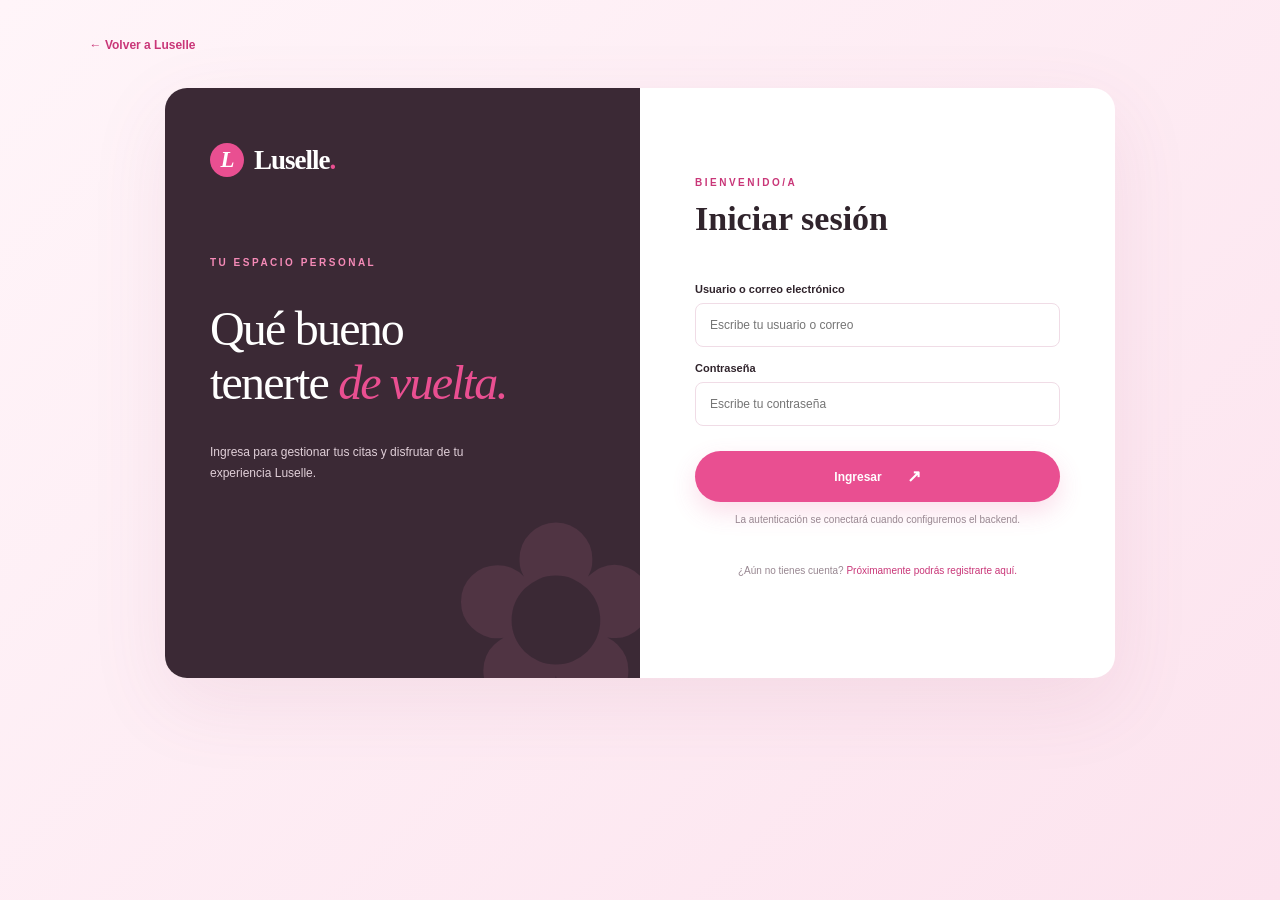
==== cliente.html @ 05142a90 "Implementa primera version funcional de Luselle" ====
<!DOCTYPE html><html lang="es"><head><meta charset="UTF-8"><meta name="viewport" content="width=device-width, initial-scale=1.0"><title>Mi espacio | Luselle</title><link rel="stylesheet" href="css/styles.css"></head><body class="dashboard-page"><header class="dash-header"><a class="brand" href="index.html"><span class="brand-mark">L</span><span>Luselle<span class="brand-dot">.</span></span></a><div><span id="welcomeUser">Hola</span> <button class="button button-small button-outline" id="logoutBtn">Cerrar sesión</button></div></header><main class="dashboard"><div class="dash-title"><div><span class="eyebrow">LUSELLE · CLIENT</span><h1>Mi espacio</h1><p>Solicita tus servicios y consulta tus tickets.</p></div><a class="text-link" href="index.html">Ver página pública ↗</a></div>
    <div id="notice" class="notice" role="status"></div>
    <section id="clientCreate" class="panel" hidden><h2>Solicitar una cita</h2><form id="ticketForm" class="form-grid"><label>Servicio<select name="service_id" id="serviceSelect" required><option value="">Cargando servicios...</option></select></label><label>Fecha deseada<input name="requested_date" type="date" required></label><label>Hora deseada<input name="requested_time" type="time" required></label><label class="full">Cuéntanos algún detalle (opcional)<textarea name="notes" rows="3" maxlength="1000" placeholder="Ej. Tengo el cabello largo..."></textarea></label><div class="full"><button class="button button-primary" type="submit">Enviar solicitud ↗</button></div></form></section>
    <section id="staffCreate" class="panel" hidden><h2>Crear usuario del equipo</h2><form id="staffForm" class="form-grid"><label>Nombre completo<input name="name" required></label><label>Correo<input name="email" type="email" required></label><label>Usuario<input name="username" required minlength="3"></label><label>Teléfono<input name="phone"></label><label>Contraseña temporal<input name="password" type="password" minlength="8" required></label><label>Rol<select name="role"><option value="employee">Empleado</option><option value="manager">Gerente</option></select></label><div class="full"><button class="button button-primary">Crear usuario</button></div></form></section>
    <section id="serviceCreate" class="panel" hidden><h2>Agregar servicio</h2><form id="serviceForm" class="form-grid"><label>Nombre<input name="name" required></label><label>Precio en COP (opcional)<input name="price" type="number" min="0"></label><label class="full">Descripción<textarea name="description" rows="2"></textarea></label><div class="full"><button class="button button-primary">Agregar servicio</button></div></form></section>
    <section class="panel"><div class="panel-heading"><h2 id="ticketsHeading">Mis tickets</h2><button class="button button-small button-outline" id="refreshBtn">Actualizar</button></div><div id="ticketsList" class="ticket-list">Cargando...</div></section>
    <section id="usersPanel" class="panel" hidden><h2>Equipo de Luselle</h2><div id="usersList">Cargando...</div></section>
    <section id="servicesPanel" class="panel" hidden><h2>Servicios publicados</h2><div id="servicesList">Cargando...</div></section>
    </main><script src="js/config.js"></script><script src="js/api.js"></script><script src="js/dashboard.js"></script></body></html>
---- css/styles.css ----
:root{--pink:#e94f91;--pink-dark:#c93678;--rose:#fff0f6;--ink:#30242c;--muted:#786b74;--cream:#fffafc;--lilac:#f0e9ff;--peach:#fff0e8;--line:#f0dce6}*{box-sizing:border-box}html{scroll-behavior:smooth}body{margin:0;background:var(--cream);color:var(--ink);font-family:"DM Sans",sans-serif}a{color:inherit;text-decoration:none}.site-header{height:82px;padding:0 7.5%;display:flex;align-items:center;justify-content:space-between;background:#fff;position:sticky;top:0;z-index:10;border-bottom:1px solid #f8eaf0}.brand{display:flex;align-items:center;gap:10px;font-family:"Playfair Display",serif;font-size:27px;font-weight:700;letter-spacing:-1px}.brand-mark{width:34px;height:34px;border-radius:50%;display:grid;place-items:center;background:var(--pink);color:white;font-style:italic;font-size:23px}.brand-dot{color:var(--pink)}.nav{display:flex;align-items:center;gap:34px;font-size:13px;font-weight:600}.nav>a:not(.nav-login){color:#655761}.nav>a:hover,.text-link:hover{color:var(--pink)}.nav-login{padding:12px 21px;border:1px solid var(--pink);border-radius:30px;color:var(--pink)}.menu-toggle{display:none;border:0;background:none;font-size:25px;color:var(--ink)}.hero{min-height:630px;padding:85px 9% 90px;display:grid;grid-template-columns:1fr 1fr;align-items:center;position:relative;overflow:hidden;background:linear-gradient(115deg,#fff9fc 0%,#fff1f7 100%)}.hero-content{max-width:550px;z-index:1}.eyebrow{font-size:10px;letter-spacing:2.5px;font-weight:700;color:var(--pink-dark)}.eyebrow-line{display:inline-block;width:25px;height:1px;background:var(--pink);vertical-align:middle;margin-right:9px}.hero h1,.section h2,.about-copy h2,.contact-section h2,.login-brand h1{font-family:"Playfair Display",serif;font-weight:500;letter-spacing:-1.8px}.hero h1{font-size:clamp(48px,6vw,76px);line-height:1.06;margin:22px 0}.hero h1 em,.about-copy h2 em,.login-brand h1 em{color:var(--pink);font-weight:500}.hero-content>p,.about-copy>p,.contact-details>p{color:var(--muted);font-size:14px;line-height:1.9;max-width:450px}.hero-actions{display:flex;align-items:center;gap:27px;margin-top:30px}.button{display:inline-flex;align-items:center;justify-content:center;gap:25px;padding:15px 23px;border-radius:30px;font-size:12px;font-weight:700;border:0;cursor:pointer}.button-primary{background:var(--pink);color:#fff;box-shadow:0 10px 25px #e94f9130}.button-primary:hover{background:var(--pink-dark);transform:translateY(-2px)}.button span,.text-link span{font-size:17px}.text-link{font-size:12px;font-weight:700}.hero-note{display:flex;align-items:center;gap:13px;margin-top:58px;font-size:11px;color:var(--muted);line-height:1.7}.note-star{font-size:28px;color:var(--pink)}.hero-note strong{color:var(--ink)}.hero-art{height:440px;position:relative;display:grid;place-items:center}.art-blob{width:350px;height:390px;background:#f5c5d9;border-radius:48% 52% 43% 57%/42% 39% 61% 58%;transform:rotate(-8deg);position:absolute}.art-image-placeholder{width:285px;height:355px;border-radius:48% 48% 15px 15px;background:linear-gradient(145deg,#d979a3,#f4c2d6 55%,#f8dce8);position:relative;z-index:1;display:flex;flex-direction:column;align-items:center;justify-content:center;color:#fff;border:8px solid #fff;box-shadow:0 25px 55px #9d4b7020}.art-image-placeholder span{font-family:"Playfair Display";font-size:100px;opacity:.7}.art-image-placeholder small{font-size:8px;letter-spacing:3px}.art-circle{position:absolute;border:1px solid #e98db4;border-radius:50%;z-index:2}.circle-one{width:420px;height:420px}.circle-two{width:465px;height:465px;border-style:dashed;opacity:.55}.art-label{position:absolute;top:26px;right:1%;font-size:9px;line-height:1.7;letter-spacing:3px;color:var(--pink-dark);z-index:3}.art-card{position:absolute;bottom:40px;left:0;background:#fff;padding:14px 19px;display:flex;align-items:center;gap:12px;border-radius:12px;box-shadow:0 10px 35px #71334e18;z-index:3}.art-card>span{color:var(--pink);font-size:24px}.art-card strong,.art-card small{display:block;font-size:11px}.art-card small{color:var(--muted);margin-top:3px}.scroll-cue{position:absolute;bottom:25px;left:9%;font-size:8px;letter-spacing:2px;color:#a58d99}.scroll-cue span{color:var(--pink);margin-left:8px}.section{padding:105px 9%}.section-heading{display:flex;justify-content:space-between;align-items:end;margin-bottom:42px}.section h2,.contact-section h2{font-size:43px;line-height:1.15;margin:15px 0 0}.section-heading>p{max-width:330px;color:var(--muted);font-size:13px;line-height:1.8}.service-grid{display:grid;grid-template-columns:repeat(3,1fr);gap:20px}.service-card{min-height:280px;padding:28px;border-radius:15px;position:relative;overflow:hidden}.service-pink{background:#ffe6f0}.service-lilac{background:#f0eaff}.service-peach{background:#fff0e8}.service-number{font-size:10px;letter-spacing:2px;color:#a77d91}.service-icon{font-size:35px;color:var(--pink);margin:25px 0 12px}.service-card h3{font-family:"Playfair Display";font-size:24px;font-weight:600;margin:0 0 10px}.service-card p{font-size:12px;line-height:1.8;color:var(--muted);max-width:240px}.service-card>a{display:inline-block;margin-top:17px;font-size:11px;font-weight:700;color:var(--pink-dark)}.service-card>a span{font-size:16px;margin-left:8px}.service-footnote{font-size:10px;color:#9a8992;margin-top:18px}.about-section{min-height:440px;background:#3b2935;color:#fff;padding:80px 13%;position:relative;overflow:hidden;display:flex;align-items:center}.about-copy{max-width:540px;position:relative;z-index:1}.about-copy .eyebrow{color:#f58ab7}.about-copy h2{font-size:48px;line-height:1.12;margin:18px 0}.about-copy h2 em{color:#f58ab7}.about-copy>p{color:#e0cfd8;max-width:470px}.button-light{background:#fff;color:#a83e70;margin-top:17px}.about-decoration{position:absolute;right:12%;top:-130px;font-family:"Playfair Display";font-size:580px;color:#ffffff08}.about-stamp{position:absolute;right:18%;width:155px;height:155px;border:1px solid #f58ab7;border-radius:50%;display:flex;align-items:center;justify-content:center;flex-direction:column;color:#f58ab7;transform:rotate(12deg)}.about-stamp span{font-family:"Playfair Display";font-size:55px}.about-stamp small{font-size:8px;letter-spacing:3px;text-align:center}.contact-section{display:grid;grid-template-columns:1fr 1fr;gap:60px}.contact-details>p{margin-top:0}.contact-line{padding:15px 0;border-bottom:1px solid var(--line);display:flex;justify-content:space-between;gap:20px;font-size:11px}.contact-line span{color:var(--pink-dark);letter-spacing:1.5px;font-size:9px;font-weight:700}.contact-line strong{font-weight:600}.contact-details .button{margin-top:25px}.footer{padding:27px 7.5%;display:flex;align-items:center;justify-content:space-between;background:#fff;border-top:1px solid var(--line);font-size:10px;color:var(--muted)}.brand-footer{font-size:20px;color:var(--ink)}.brand-footer .brand-mark{width:27px;height:27px;font-size:18px}.login-page{min-height:100vh;background:linear-gradient(135deg,#fff5f9,#fce3ee);padding:35px 7%}.back-home{font-size:12px;color:var(--pink-dark);font-weight:700}.login-shell{max-width:950px;min-height:590px;margin:35px auto;background:white;border-radius:22px;overflow:hidden;display:grid;grid-template-columns:1fr 1fr;box-shadow:0 25px 80px #9d4b7018}.login-brand{background:#3b2935;color:white;padding:55px 45px;position:relative;overflow:hidden}.login-brand .brand{color:white;margin-bottom:75px}.login-brand .eyebrow{color:#f58ab7}.login-brand h1{font-size:48px;line-height:1.12}.login-brand>p{font-size:12px;line-height:1.8;color:#e0cfd8;max-width:300px}.login-decoration{position:absolute;right:-25px;bottom:-90px;font-size:260px;color:#f58ab71c}.login-form{padding:70px 55px;display:flex;flex-direction:column;justify-content:center}.login-form h2{font-family:"Playfair Display";font-size:34px;margin:12px 0 30px}.login-form label{font-size:11px;font-weight:700;margin:15px 0 8px}.login-form input{padding:14px;border:1px solid var(--line);border-radius:8px;font:inherit;font-size:12px;outline:none}.login-form input:focus{border-color:var(--pink)}.login-submit{margin-top:25px;width:100%}.form-note,.login-help{font-size:10px;line-height:1.6;color:#988791;text-align:center}.login-help{margin-top:25px}.login-help span{color:var(--pink-dark)}@media(max-width:800px){.site-header{height:70px;padding:0 6%}.menu-toggle{display:block}.nav{display:none;position:absolute;top:70px;left:0;right:0;background:white;padding:22px 6%;flex-direction:column;align-items:stretch;gap:20px;box-shadow:0 15px 25px #0000000c}.nav.open{display:flex}.nav-login{text-align:center}.hero{grid-template-columns:1fr;padding:65px 7% 90px}.hero-art{height:390px;margin-top:30px}.section{padding:75px 7%}.section-heading{display:block}.section-heading>p{margin-top:20px}.service-grid{grid-template-columns:1fr}.service-card{min-height:240px}.about-section{padding:70px 8%}.about-stamp{right:7%;opacity:.35}.contact-section{grid-template-columns:1fr;gap:25px}.footer{padding:25px 6%;gap:15px;flex-wrap:wrap}.login-shell{grid-template-columns:1fr}.login-brand{padding:35px}.login-brand .brand{margin-bottom:35px}.login-brand h1{font-size:39px}.login-form{padding:45px 30px}}@media(max-width:430px){.hero h1{font-size:49px}.hero-art{transform:scale(.85);margin:-5px -25px}.hero-actions{gap:15px;flex-wrap:wrap}.section h2,.contact-section h2{font-size:36px}.footer{justify-content:center;text-align:center}.login-page{padding:20px 5%}.login-brand{padding:28px}.login-form{padding:35px 25px}}
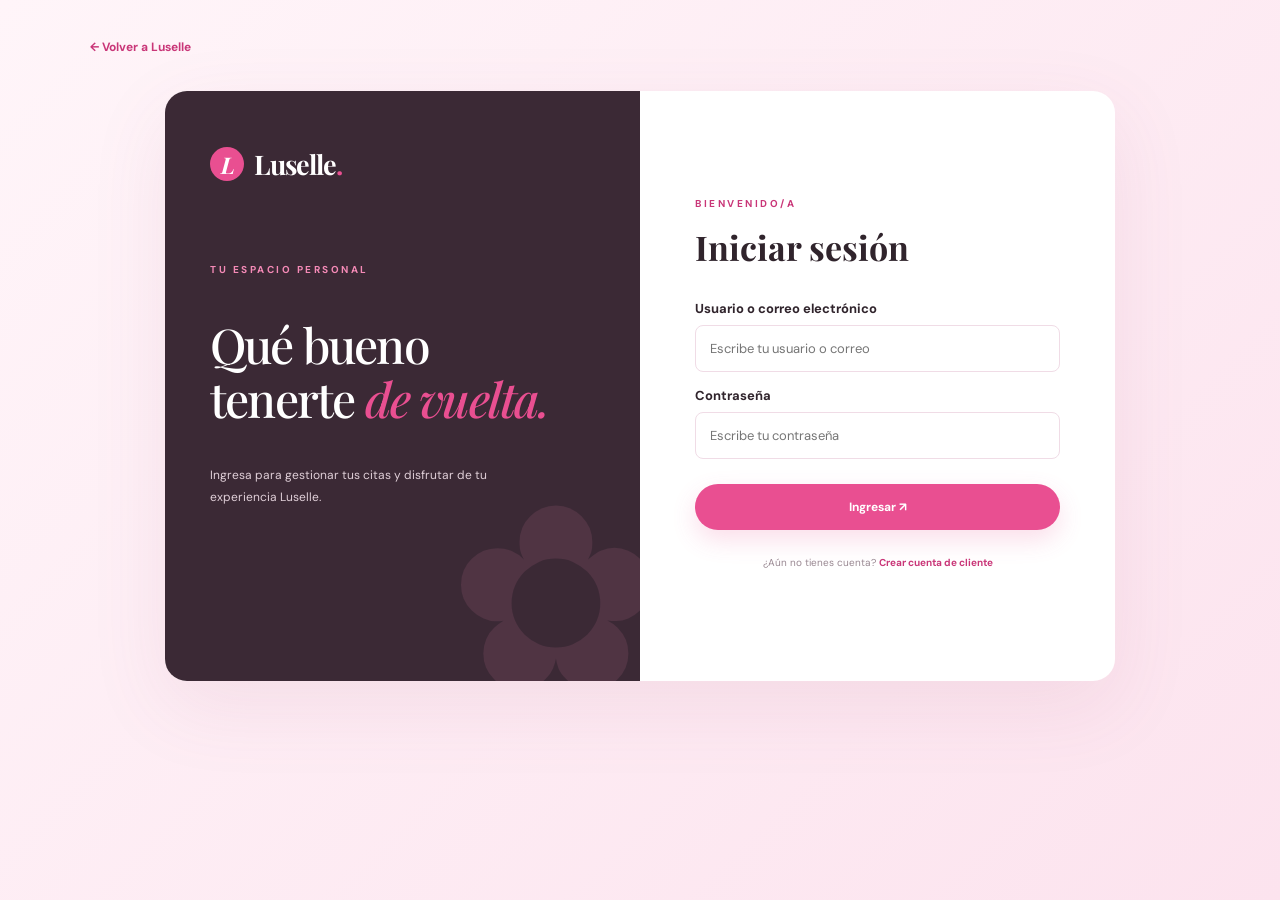
==== commit 3206fe56: "Actualizacion de archivo styles" ====
--- a/cliente.html
+++ b/cliente.html
@@ -1,9 +1,347 @@
-<!DOCTYPE html><html lang="es"><head><meta charset="UTF-8"><meta name="viewport" content="width=device-width, initial-scale=1.0"><title>Mi espacio | Luselle</title><link rel="stylesheet" href="css/styles.css"></head><body class="dashboard-page"><header class="dash-header"><a class="brand" href="index.html"><span class="brand-mark">L</span><span>Luselle<span class="brand-dot">.</span></span></a><div><span id="welcomeUser">Hola</span> <button class="button button-small button-outline" id="logoutBtn">Cerrar sesión</button></div></header><main class="dashboard"><div class="dash-title"><div><span class="eyebrow">LUSELLE · CLIENT</span><h1>Mi espacio</h1><p>Solicita tus servicios y consulta tus tickets.</p></div><a class="text-link" href="index.html">Ver página pública ↗</a></div>
-    <div id="notice" class="notice" role="status"></div>
-    <section id="clientCreate" class="panel" hidden><h2>Solicitar una cita</h2><form id="ticketForm" class="form-grid"><label>Servicio<select name="service_id" id="serviceSelect" required><option value="">Cargando servicios...</option></select></label><label>Fecha deseada<input name="requested_date" type="date" required></label><label>Hora deseada<input name="requested_time" type="time" required></label><label class="full">Cuéntanos algún detalle (opcional)<textarea name="notes" rows="3" maxlength="1000" placeholder="Ej. Tengo el cabello largo..."></textarea></label><div class="full"><button class="button button-primary" type="submit">Enviar solicitud ↗</button></div></form></section>
-    <section id="staffCreate" class="panel" hidden><h2>Crear usuario del equipo</h2><form id="staffForm" class="form-grid"><label>Nombre completo<input name="name" required></label><label>Correo<input name="email" type="email" required></label><label>Usuario<input name="username" required minlength="3"></label><label>Teléfono<input name="phone"></label><label>Contraseña temporal<input name="password" type="password" minlength="8" required></label><label>Rol<select name="role"><option value="employee">Empleado</option><option value="manager">Gerente</option></select></label><div class="full"><button class="button button-primary">Crear usuario</button></div></form></section>
-    <section id="serviceCreate" class="panel" hidden><h2>Agregar servicio</h2><form id="serviceForm" class="form-grid"><label>Nombre<input name="name" required></label><label>Precio en COP (opcional)<input name="price" type="number" min="0"></label><label class="full">Descripción<textarea name="description" rows="2"></textarea></label><div class="full"><button class="button button-primary">Agregar servicio</button></div></form></section>
-    <section class="panel"><div class="panel-heading"><h2 id="ticketsHeading">Mis tickets</h2><button class="button button-small button-outline" id="refreshBtn">Actualizar</button></div><div id="ticketsList" class="ticket-list">Cargando...</div></section>
-    <section id="usersPanel" class="panel" hidden><h2>Equipo de Luselle</h2><div id="usersList">Cargando...</div></section>
-    <section id="servicesPanel" class="panel" hidden><h2>Servicios publicados</h2><div id="servicesList">Cargando...</div></section>
-    </main><script src="js/config.js"></script><script src="js/api.js"></script><script src="js/dashboard.js"></script></body></html>+
+<!DOCTYPE html>
+<html lang="es">
+
+<head>
+    <meta charset="UTF-8">
+    <meta name="viewport" content="width=device-width, initial-scale=1.0">
+
+    <meta name="description" content="Espacio personal de clientes de Luselle.">
+
+    <title>Mi espacio | Luselle</title>
+
+    <!-- Fuentes -->
+    <link rel="preconnect" href="https://fonts.googleapis.com">
+    <link rel="preconnect" href="https://fonts.gstatic.com" crossorigin>
+
+    <link
+        href="https://fonts.googleapis.com/css2?family=DM+Sans:wght@400;500;600;700&family=Playfair+Display:wght@500;600;700&display=swap"
+        rel="stylesheet">
+
+    <!-- Estilos -->
+    <link rel="stylesheet" href="css/styles.css">
+</head>
+
+<body class="dashboard-page">
+
+    <!-- ENCABEZADO -->
+    <header class="dash-header">
+
+        <a class="brand" href="index.html">
+            <span class="brand-mark">L</span>
+            <span>Luselle<span class="brand-dot">.</span></span>
+        </a>
+
+        <div>
+            <span id="welcomeUser">Hola</span>
+
+            <button
+                class="button button-small button-outline"
+                id="logoutBtn"
+                type="button">
+                Cerrar sesión
+            </button>
+        </div>
+
+    </header>
+
+    <!-- CONTENIDO PRINCIPAL -->
+    <main class="dashboard">
+
+        <!-- TÍTULO -->
+        <div class="dash-title">
+
+            <div>
+                <span class="eyebrow">
+                    LUSELLE · CLIENT
+                </span>
+
+                <h1>Mi espacio</h1>
+
+                <p>
+                    Solicita tus servicios y consulta tus tickets.
+                </p>
+            </div>
+
+            <a class="text-link" href="index.html">
+                Ver página pública ↗
+            </a>
+
+        </div>
+
+        <!-- MENSAJES DEL SISTEMA -->
+        <div
+            id="notice"
+            class="notice"
+            role="status">
+        </div>
+
+        <!-- SOLICITAR UNA CITA -->
+        <section
+            id="clientCreate"
+            class="panel"
+            hidden>
+
+            <h2>Solicitar una cita</h2>
+
+            <form id="ticketForm" class="form-grid">
+
+                <label>
+                    Servicio
+
+                    <select
+                        name="service_id"
+                        id="serviceSelect"
+                        required>
+
+                        <option value="">
+                            Cargando servicios...
+                        </option>
+
+                    </select>
+                </label>
+
+                <label>
+                    Fecha deseada
+
+                    <input
+                        name="requested_date"
+                        type="date"
+                        required>
+                </label>
+
+                <label>
+                    Hora deseada
+
+                    <input
+                        name="requested_time"
+                        type="time"
+                        required>
+                </label>
+
+                <label class="full">
+                    Cuéntanos algún detalle (opcional)
+
+                    <textarea
+                        name="notes"
+                        rows="3"
+                        maxlength="1000"
+                        placeholder="Ej. Tengo el cabello largo y quiero realizarme un tratamiento...">
+                    </textarea>
+                </label>
+
+                <div class="full">
+
+                    <button
+                        class="button button-primary"
+                        type="submit">
+                        Enviar solicitud ↗
+                    </button>
+
+                </div>
+
+            </form>
+
+        </section>
+
+        <!-- CREAR USUARIO DEL EQUIPO -->
+        <section
+            id="staffCreate"
+            class="panel"
+            hidden>
+
+            <h2>Crear usuario del equipo</h2>
+
+            <form id="staffForm" class="form-grid">
+
+                <label>
+                    Nombre completo
+
+                    <input
+                        name="name"
+                        type="text"
+                        required>
+                </label>
+
+                <label>
+                    Correo electrónico
+
+                    <input
+                        name="email"
+                        type="email"
+                        required>
+                </label>
+
+                <label>
+                    Nombre de usuario
+
+                    <input
+                        name="username"
+                        type="text"
+                        required
+                        minlength="3">
+                </label>
+
+                <label>
+                    Teléfono
+
+                    <input
+                        name="phone"
+                        type="tel">
+                </label>
+
+                <label>
+                    Contraseña temporal
+
+                    <input
+                        name="password"
+                        type="password"
+                        minlength="8"
+                        required>
+                </label>
+
+                <label>
+                    Rol
+
+                    <select name="role">
+                        <option value="employee">
+                            Empleado
+                        </option>
+
+                        <option value="manager">
+                            Gerente
+                        </option>
+                    </select>
+                </label>
+
+                <div class="full">
+
+                    <button
+                        class="button button-primary"
+                        type="submit">
+                        Crear usuario ↗
+                    </button>
+
+                </div>
+
+            </form>
+
+        </section>
+
+        <!-- AGREGAR SERVICIOS -->
+        <section
+            id="serviceCreate"
+            class="panel"
+            hidden>
+
+            <h2>Agregar servicio</h2>
+
+            <form id="serviceForm" class="form-grid">
+
+                <label>
+                    Nombre del servicio
+
+                    <input
+                        name="name"
+                        type="text"
+                        required>
+                </label>
+
+                <label>
+                    Precio en COP (opcional)
+
+                    <input
+                        name="price"
+                        type="number"
+                        min="0">
+                </label>
+
+                <label class="full">
+                    Descripción
+
+                    <textarea
+                        name="description"
+                        rows="3"
+                        placeholder="Describe el servicio...">
+                    </textarea>
+                </label>
+
+                <div class="full">
+
+                    <button
+                        class="button button-primary"
+                        type="submit">
+                        Agregar servicio ↗
+                    </button>
+
+                </div>
+
+            </form>
+
+        </section>
+
+        <!-- MIS TICKETS -->
+        <section class="panel">
+
+            <div class="panel-heading">
+
+                <h2 id="ticketsHeading">
+                    Mis tickets
+                </h2>
+
+                <button
+                    class="button button-small button-outline"
+                    id="refreshBtn"
+                    type="button">
+                    Actualizar
+                </button>
+
+            </div>
+
+            <div
+                id="ticketsList"
+                class="ticket-list">
+
+                Cargando tickets...
+
+            </div>
+
+        </section>
+
+        <!-- EQUIPO DE LUSELLE -->
+        <section
+            id="usersPanel"
+            class="panel"
+            hidden>
+
+            <h2>Equipo de Luselle</h2>
+
+            <div id="usersList">
+                Cargando usuarios...
+            </div>
+
+        </section>
+
+        <!-- SERVICIOS PUBLICADOS -->
+        <section
+            id="servicesPanel"
+            class="panel"
+            hidden>
+
+            <h2>Servicios publicados</h2>
+
+            <div id="servicesList">
+                Cargando servicios...
+            </div>
+
+        </section>
+
+    </main>
+
+    <!-- JAVASCRIPT -->
+    <script src="js/config.js"></script>
+    <script src="js/api.js"></script>
+    <script src="js/dashboard.js"></script>
+
+</body>
+</html>
--- a/css/styles.css
+++ b/css/styles.css
@@ -1 +1,1321 @@
-:root{--pink:#e94f91;--pink-dark:#c93678;--rose:#fff0f6;--ink:#30242c;--muted:#786b74;--cream:#fffafc;--lilac:#f0e9ff;--peach:#fff0e8;--line:#f0dce6}*{box-sizing:border-box}html{scroll-behavior:smooth}body{margin:0;background:var(--cream);color:var(--ink);font-family:"DM Sans",sans-serif}a{color:inherit;text-decoration:none}.site-header{height:82px;padding:0 7.5%;display:flex;align-items:center;justify-content:space-between;background:#fff;position:sticky;top:0;z-index:10;border-bottom:1px solid #f8eaf0}.brand{display:flex;align-items:center;gap:10px;font-family:"Playfair Display",serif;font-size:27px;font-weight:700;letter-spacing:-1px}.brand-mark{width:34px;height:34px;border-radius:50%;display:grid;place-items:center;background:var(--pink);color:white;font-style:italic;font-size:23px}.brand-dot{color:var(--pink)}.nav{display:flex;align-items:center;gap:34px;font-size:13px;font-weight:600}.nav>a:not(.nav-login){color:#655761}.nav>a:hover,.text-link:hover{color:var(--pink)}.nav-login{padding:12px 21px;border:1px solid var(--pink);border-radius:30px;color:var(--pink)}.menu-toggle{display:none;border:0;background:none;font-size:25px;color:var(--ink)}.hero{min-height:630px;padding:85px 9% 90px;display:grid;grid-template-columns:1fr 1fr;align-items:center;position:relative;overflow:hidden;background:linear-gradient(115deg,#fff9fc 0%,#fff1f7 100%)}.hero-content{max-width:550px;z-index:1}.eyebrow{font-size:10px;letter-spacing:2.5px;font-weight:700;color:var(--pink-dark)}.eyebrow-line{display:inline-block;width:25px;height:1px;background:var(--pink);vertical-align:middle;margin-right:9px}.hero h1,.section h2,.about-copy h2,.contact-section h2,.login-brand h1{font-family:"Playfair Display",serif;font-weight:500;letter-spacing:-1.8px}.hero h1{font-size:clamp(48px,6vw,76px);line-height:1.06;margin:22px 0}.hero h1 em,.about-copy h2 em,.login-brand h1 em{color:var(--pink);font-weight:500}.hero-content>p,.about-copy>p,.contact-details>p{color:var(--muted);font-size:14px;line-height:1.9;max-width:450px}.hero-actions{display:flex;align-items:center;gap:27px;margin-top:30px}.button{display:inline-flex;align-items:center;justify-content:center;gap:25px;padding:15px 23px;border-radius:30px;font-size:12px;font-weight:700;border:0;cursor:pointer}.button-primary{background:var(--pink);color:#fff;box-shadow:0 10px 25px #e94f9130}.button-primary:hover{background:var(--pink-dark);transform:translateY(-2px)}.button span,.text-link span{font-size:17px}.text-link{font-size:12px;font-weight:700}.hero-note{display:flex;align-items:center;gap:13px;margin-top:58px;font-size:11px;color:var(--muted);line-height:1.7}.note-star{font-size:28px;color:var(--pink)}.hero-note strong{color:var(--ink)}.hero-art{height:440px;position:relative;display:grid;place-items:center}.art-blob{width:350px;height:390px;background:#f5c5d9;border-radius:48% 52% 43% 57%/42% 39% 61% 58%;transform:rotate(-8deg);position:absolute}.art-image-placeholder{width:285px;height:355px;border-radius:48% 48% 15px 15px;background:linear-gradient(145deg,#d979a3,#f4c2d6 55%,#f8dce8);position:relative;z-index:1;display:flex;flex-direction:column;align-items:center;justify-content:center;color:#fff;border:8px solid #fff;box-shadow:0 25px 55px #9d4b7020}.art-image-placeholder span{font-family:"Playfair Display";font-size:100px;opacity:.7}.art-image-placeholder small{font-size:8px;letter-spacing:3px}.art-circle{position:absolute;border:1px solid #e98db4;border-radius:50%;z-index:2}.circle-one{width:420px;height:420px}.circle-two{width:465px;height:465px;border-style:dashed;opacity:.55}.art-label{position:absolute;top:26px;right:1%;font-size:9px;line-height:1.7;letter-spacing:3px;color:var(--pink-dark);z-index:3}.art-card{position:absolute;bottom:40px;left:0;background:#fff;padding:14px 19px;display:flex;align-items:center;gap:12px;border-radius:12px;box-shadow:0 10px 35px #71334e18;z-index:3}.art-card>span{color:var(--pink);font-size:24px}.art-card strong,.art-card small{display:block;font-size:11px}.art-card small{color:var(--muted);margin-top:3px}.scroll-cue{position:absolute;bottom:25px;left:9%;font-size:8px;letter-spacing:2px;color:#a58d99}.scroll-cue span{color:var(--pink);margin-left:8px}.section{padding:105px 9%}.section-heading{display:flex;justify-content:space-between;align-items:end;margin-bottom:42px}.section h2,.contact-section h2{font-size:43px;line-height:1.15;margin:15px 0 0}.section-heading>p{max-width:330px;color:var(--muted);font-size:13px;line-height:1.8}.service-grid{display:grid;grid-template-columns:repeat(3,1fr);gap:20px}.service-card{min-height:280px;padding:28px;border-radius:15px;position:relative;overflow:hidden}.service-pink{background:#ffe6f0}.service-lilac{background:#f0eaff}.service-peach{background:#fff0e8}.service-number{font-size:10px;letter-spacing:2px;color:#a77d91}.service-icon{font-size:35px;color:var(--pink);margin:25px 0 12px}.service-card h3{font-family:"Playfair Display";font-size:24px;font-weight:600;margin:0 0 10px}.service-card p{font-size:12px;line-height:1.8;color:var(--muted);max-width:240px}.service-card>a{display:inline-block;margin-top:17px;font-size:11px;font-weight:700;color:var(--pink-dark)}.service-card>a span{font-size:16px;margin-left:8px}.service-footnote{font-size:10px;color:#9a8992;margin-top:18px}.about-section{min-height:440px;background:#3b2935;color:#fff;padding:80px 13%;position:relative;overflow:hidden;display:flex;align-items:center}.about-copy{max-width:540px;position:relative;z-index:1}.about-copy .eyebrow{color:#f58ab7}.about-copy h2{font-size:48px;line-height:1.12;margin:18px 0}.about-copy h2 em{color:#f58ab7}.about-copy>p{color:#e0cfd8;max-width:470px}.button-light{background:#fff;color:#a83e70;margin-top:17px}.about-decoration{position:absolute;right:12%;top:-130px;font-family:"Playfair Display";font-size:580px;color:#ffffff08}.about-stamp{position:absolute;right:18%;width:155px;height:155px;border:1px solid #f58ab7;border-radius:50%;display:flex;align-items:center;justify-content:center;flex-direction:column;color:#f58ab7;transform:rotate(12deg)}.about-stamp span{font-family:"Playfair Display";font-size:55px}.about-stamp small{font-size:8px;letter-spacing:3px;text-align:center}.contact-section{display:grid;grid-template-columns:1fr 1fr;gap:60px}.contact-details>p{margin-top:0}.contact-line{padding:15px 0;border-bottom:1px solid var(--line);display:flex;justify-content:space-between;gap:20px;font-size:11px}.contact-line span{color:var(--pink-dark);letter-spacing:1.5px;font-size:9px;font-weight:700}.contact-line strong{font-weight:600}.contact-details .button{margin-top:25px}.footer{padding:27px 7.5%;display:flex;align-items:center;justify-content:space-between;background:#fff;border-top:1px solid var(--line);font-size:10px;color:var(--muted)}.brand-footer{font-size:20px;color:var(--ink)}.brand-footer .brand-mark{width:27px;height:27px;font-size:18px}.login-page{min-height:100vh;background:linear-gradient(135deg,#fff5f9,#fce3ee);padding:35px 7%}.back-home{font-size:12px;color:var(--pink-dark);font-weight:700}.login-shell{max-width:950px;min-height:590px;margin:35px auto;background:white;border-radius:22px;overflow:hidden;display:grid;grid-template-columns:1fr 1fr;box-shadow:0 25px 80px #9d4b7018}.login-brand{background:#3b2935;color:white;padding:55px 45px;position:relative;overflow:hidden}.login-brand .brand{color:white;margin-bottom:75px}.login-brand .eyebrow{color:#f58ab7}.login-brand h1{font-size:48px;line-height:1.12}.login-brand>p{font-size:12px;line-height:1.8;color:#e0cfd8;max-width:300px}.login-decoration{position:absolute;right:-25px;bottom:-90px;font-size:260px;color:#f58ab71c}.login-form{padding:70px 55px;display:flex;flex-direction:column;justify-content:center}.login-form h2{font-family:"Playfair Display";font-size:34px;margin:12px 0 30px}.login-form label{font-size:11px;font-weight:700;margin:15px 0 8px}.login-form input{padding:14px;border:1px solid var(--line);border-radius:8px;font:inherit;font-size:12px;outline:none}.login-form input:focus{border-color:var(--pink)}.login-submit{margin-top:25px;width:100%}.form-note,.login-help{font-size:10px;line-height:1.6;color:#988791;text-align:center}.login-help{margin-top:25px}.login-help span{color:var(--pink-dark)}@media(max-width:800px){.site-header{height:70px;padding:0 6%}.menu-toggle{display:block}.nav{display:none;position:absolute;top:70px;left:0;right:0;background:white;padding:22px 6%;flex-direction:column;align-items:stretch;gap:20px;box-shadow:0 15px 25px #0000000c}.nav.open{display:flex}.nav-login{text-align:center}.hero{grid-template-columns:1fr;padding:65px 7% 90px}.hero-art{height:390px;margin-top:30px}.section{padding:75px 7%}.section-heading{display:block}.section-heading>p{margin-top:20px}.service-grid{grid-template-columns:1fr}.service-card{min-height:240px}.about-section{padding:70px 8%}.about-stamp{right:7%;opacity:.35}.contact-section{grid-template-columns:1fr;gap:25px}.footer{padding:25px 6%;gap:15px;flex-wrap:wrap}.login-shell{grid-template-columns:1fr}.login-brand{padding:35px}.login-brand .brand{margin-bottom:35px}.login-brand h1{font-size:39px}.login-form{padding:45px 30px}}@media(max-width:430px){.hero h1{font-size:49px}.hero-art{transform:scale(.85);margin:-5px -25px}.hero-actions{gap:15px;flex-wrap:wrap}.section h2,.contact-section h2{font-size:36px}.footer{justify-content:center;text-align:center}.login-page{padding:20px 5%}.login-brand{padding:28px}.login-form{padding:35px 25px}}
+
+/* =========================================
+   LUSELLE - ESTILOS GENERALES
+========================================= */
+
+:root {
+    --pink: #e94f91;
+    --pink-dark: #c93678;
+    --rose: #fff0f6;
+    --ink: #30242c;
+    --muted: #786b74;
+    --cream: #fffafc;
+    --lilac: #f0e9ff;
+    --peach: #fff0e8;
+    --line: #f0dce6;
+}
+
+* {
+    box-sizing: border-box;
+}
+
+html {
+    scroll-behavior: smooth;
+}
+
+body {
+    margin: 0;
+    background: var(--cream);
+    color: var(--ink);
+    font-family: "DM Sans", sans-serif;
+}
+
+a {
+    color: inherit;
+    text-decoration: none;
+}
+
+button,
+input,
+select,
+textarea {
+    font-family: inherit;
+}
+
+/* =========================================
+   ENCABEZADO Y NAVEGACIÓN
+========================================= */
+
+.site-header {
+    height: 82px;
+    padding: 0 7.5%;
+    display: flex;
+    align-items: center;
+    justify-content: space-between;
+    background: #fff;
+    position: sticky;
+    top: 0;
+    z-index: 10;
+    border-bottom: 1px solid #f8eaf0;
+}
+
+.brand {
+    display: flex;
+    align-items: center;
+    gap: 10px;
+    font-family: "Playfair Display", serif;
+    font-size: 27px;
+    font-weight: 700;
+    letter-spacing: -1px;
+}
+
+.brand-mark {
+    width: 34px;
+    height: 34px;
+    border-radius: 50%;
+    display: grid;
+    place-items: center;
+    background: var(--pink);
+    color: white;
+    font-style: italic;
+    font-size: 23px;
+}
+
+.brand-dot {
+    color: var(--pink);
+}
+
+.nav {
+    display: flex;
+    align-items: center;
+    gap: 34px;
+    font-size: 13px;
+    font-weight: 600;
+}
+
+.nav > a:not(.nav-login) {
+    color: #655761;
+}
+
+.nav > a:hover,
+.text-link:hover {
+    color: var(--pink);
+}
+
+.nav-login {
+    padding: 12px 21px;
+    border: 1px solid var(--pink);
+    border-radius: 30px;
+    color: var(--pink);
+}
+
+.menu-toggle {
+    display: none;
+    border: 0;
+    background: none;
+    font-size: 25px;
+    color: var(--ink);
+    cursor: pointer;
+}
+
+/* =========================================
+   PÁGINA PRINCIPAL - HERO
+========================================= */
+
+.hero {
+    min-height: 630px;
+    padding: 85px 9% 90px;
+    display: grid;
+    grid-template-columns: 1fr 1fr;
+    align-items: center;
+    position: relative;
+    overflow: hidden;
+    background: linear-gradient(115deg, #fff9fc 0%, #fff1f7 100%);
+}
+
+.hero-content {
+    max-width: 550px;
+    z-index: 1;
+}
+
+.eyebrow {
+    font-size: 10px;
+    letter-spacing: 2.5px;
+    font-weight: 700;
+    color: var(--pink-dark);
+}
+
+.eyebrow-line {
+    display: inline-block;
+    width: 25px;
+    height: 1px;
+    background: var(--pink);
+    vertical-align: middle;
+    margin-right: 9px;
+}
+
+.hero h1,
+.section h2,
+.about-copy h2,
+.contact-section h2,
+.login-brand h1 {
+    font-family: "Playfair Display", serif;
+    font-weight: 500;
+    letter-spacing: -1.8px;
+}
+
+.hero h1 {
+    font-size: clamp(48px, 6vw, 76px);
+    line-height: 1.06;
+    margin: 22px 0;
+}
+
+.hero h1 em,
+.about-copy h2 em,
+.login-brand h1 em {
+    color: var(--pink);
+    font-weight: 500;
+}
+
+.hero-content > p,
+.about-copy > p,
+.contact-details > p {
+    color: var(--muted);
+    font-size: 14px;
+    line-height: 1.9;
+    max-width: 450px;
+}
+
+.hero-actions {
+    display: flex;
+    align-items: center;
+    gap: 27px;
+    margin-top: 30px;
+}
+
+/* =========================================
+   BOTONES
+========================================= */
+
+.button {
+    display: inline-flex;
+    align-items: center;
+    justify-content: center;
+    gap: 25px;
+    padding: 15px 23px;
+    border-radius: 30px;
+    font-size: 12px;
+    font-weight: 700;
+    border: 0;
+    cursor: pointer;
+    transition: 0.2s ease;
+}
+
+.button-primary {
+    background: var(--pink);
+    color: #fff;
+    box-shadow: 0 10px 25px #e94f9130;
+}
+
+.button-primary:hover {
+    background: var(--pink-dark);
+    transform: translateY(-2px);
+}
+
+.button span,
+.text-link span {
+    font-size: 17px;
+}
+
+.text-link {
+    font-size: 12px;
+    font-weight: 700;
+}
+
+.button-light {
+    background: #fff;
+    color: #a83e70;
+    margin-top: 17px;
+}
+
+.hero-note {
+    display: flex;
+    align-items: center;
+    gap: 13px;
+    margin-top: 58px;
+    font-size: 11px;
+    color: var(--muted);
+    line-height: 1.7;
+}
+
+.note-star {
+    font-size: 28px;
+    color: var(--pink);
+}
+
+.hero-note strong {
+    color: var(--ink);
+}
+
+/* =========================================
+   DECORACIÓN DEL HERO
+========================================= */
+
+.hero-art {
+    height: 440px;
+    position: relative;
+    display: grid;
+    place-items: center;
+}
+
+.art-blob {
+    width: 350px;
+    height: 390px;
+    background: #f5c5d9;
+    border-radius: 48% 52% 43% 57% / 42% 39% 61% 58%;
+    transform: rotate(-8deg);
+    position: absolute;
+}
+
+.art-image-placeholder {
+    width: 285px;
+    height: 355px;
+    border-radius: 48% 48% 15px 15px;
+    background: linear-gradient(145deg, #d979a3, #f4c2d6 55%, #f8dce8);
+    position: relative;
+    z-index: 1;
+    display: flex;
+    flex-direction: column;
+    align-items: center;
+    justify-content: center;
+    color: #fff;
+    border: 8px solid #fff;
+    box-shadow: 0 25px 55px #9d4b7020;
+}
+
+.art-image-placeholder span {
+    font-family: "Playfair Display";
+    font-size: 100px;
+    opacity: 0.7;
+}
+
+.art-image-placeholder small {
+    font-size: 8px;
+    letter-spacing: 3px;
+}
+
+.art-circle {
+    position: absolute;
+    border: 1px solid #e98db4;
+    border-radius: 50%;
+    z-index: 2;
+}
+
+.circle-one {
+    width: 420px;
+    height: 420px;
+}
+
+.circle-two {
+    width: 465px;
+    height: 465px;
+    border-style: dashed;
+    opacity: 0.55;
+}
+
+.art-label {
+    position: absolute;
+    top: 26px;
+    right: 1%;
+    font-size: 9px;
+    line-height: 1.7;
+    letter-spacing: 3px;
+    color: var(--pink-dark);
+    z-index: 3;
+}
+
+.art-card {
+    position: absolute;
+    bottom: 40px;
+    left: 0;
+    background: #fff;
+    padding: 14px 19px;
+    display: flex;
+    align-items: center;
+    gap: 12px;
+    border-radius: 12px;
+    box-shadow: 0 10px 35px #71334e18;
+    z-index: 3;
+}
+
+.art-card > span {
+    color: var(--pink);
+    font-size: 24px;
+}
+
+.art-card strong,
+.art-card small {
+    display: block;
+    font-size: 11px;
+}
+
+.art-card small {
+    color: var(--muted);
+    margin-top: 3px;
+}
+
+.scroll-cue {
+    position: absolute;
+    bottom: 25px;
+    left: 9%;
+    font-size: 8px;
+    letter-spacing: 2px;
+    color: #a58d99;
+}
+
+.scroll-cue span {
+    color: var(--pink);
+    margin-left: 8px;
+}
+
+/* =========================================
+   SECCIONES GENERALES
+========================================= */
+
+.section {
+    padding: 105px 9%;
+}
+
+.section-heading {
+    display: flex;
+    justify-content: space-between;
+    align-items: end;
+    margin-bottom: 42px;
+}
+
+.section h2,
+.contact-section h2 {
+    font-size: 43px;
+    line-height: 1.15;
+    margin: 15px 0 0;
+}
+
+.section-heading > p {
+    max-width: 330px;
+    color: var(--muted);
+    font-size: 13px;
+    line-height: 1.8;
+}
+
+/* =========================================
+   TARJETAS DE SERVICIOS
+========================================= */
+
+.service-grid {
+    display: grid;
+    grid-template-columns: repeat(3, 1fr);
+    gap: 20px;
+}
+
+.service-card {
+    min-height: 280px;
+    padding: 28px;
+    border-radius: 15px;
+    position: relative;
+    overflow: hidden;
+}
+
+.service-pink {
+    background: #ffe6f0;
+}
+
+.service-lilac {
+    background: #f0eaff;
+}
+
+.service-peach {
+    background: #fff0e8;
+}
+
+.service-number {
+    font-size: 10px;
+    letter-spacing: 2px;
+    color: #a77d91;
+}
+
+.service-icon {
+    font-size: 35px;
+    color: var(--pink);
+    margin: 25px 0 12px;
+}
+
+.service-card h3 {
+    font-family: "Playfair Display";
+    font-size: 24px;
+    font-weight: 600;
+    margin: 0 0 10px;
+}
+
+.service-card p {
+    font-size: 12px;
+    line-height: 1.8;
+    color: var(--muted);
+    max-width: 240px;
+}
+
+.service-card > a {
+    display: inline-block;
+    margin-top: 17px;
+    font-size: 11px;
+    font-weight: 700;
+    color: var(--pink-dark);
+}
+
+.service-card > a span {
+    font-size: 16px;
+    margin-left: 8px;
+}
+
+.service-footnote {
+    font-size: 10px;
+    color: #9a8992;
+    margin-top: 18px;
+}
+
+.service-loading {
+    color: var(--muted);
+    font-size: 13px;
+}
+
+.service-price {
+    font-weight: 700;
+    color: var(--pink-dark);
+}
+
+/* =========================================
+   SECCIÓN NOSOTROS
+========================================= */
+
+.about-section {
+    min-height: 440px;
+    background: #3b2935;
+    color: #fff;
+    padding: 80px 13%;
+    position: relative;
+    overflow: hidden;
+    display: flex;
+    align-items: center;
+}
+
+.about-copy {
+    max-width: 540px;
+    position: relative;
+    z-index: 1;
+}
+
+.about-copy .eyebrow {
+    color: #f58ab7;
+}
+
+.about-copy h2 {
+    font-size: 48px;
+    line-height: 1.12;
+    margin: 18px 0;
+}
+
+.about-copy h2 em {
+    color: #f58ab7;
+}
+
+.about-copy > p {
+    color: #e0cfd8;
+    max-width: 470px;
+}
+
+.about-decoration {
+    position: absolute;
+    right: 12%;
+    top: -130px;
+    font-family: "Playfair Display";
+    font-size: 580px;
+    color: #ffffff08;
+}
+
+.about-stamp {
+    position: absolute;
+    right: 18%;
+    width: 155px;
+    height: 155px;
+    border: 1px solid #f58ab7;
+    border-radius: 50%;
+    display: flex;
+    align-items: center;
+    justify-content: center;
+    flex-direction: column;
+    color: #f58ab7;
+    transform: rotate(12deg);
+}
+
+.about-stamp span {
+    font-family: "Playfair Display";
+    font-size: 55px;
+}
+
+.about-stamp small {
+    font-size: 8px;
+    letter-spacing: 3px;
+    text-align: center;
+}
+
+/* =========================================
+   CONTACTO Y PIE DE PÁGINA
+========================================= */
+
+.contact-section {
+    display: grid;
+    grid-template-columns: 1fr 1fr;
+    gap: 60px;
+}
+
+.contact-details > p {
+    margin-top: 0;
+}
+
+.contact-line {
+    padding: 15px 0;
+    border-bottom: 1px solid var(--line);
+    display: flex;
+    justify-content: space-between;
+    gap: 20px;
+    font-size: 11px;
+}
+
+.contact-line span {
+    color: var(--pink-dark);
+    letter-spacing: 1.5px;
+    font-size: 9px;
+    font-weight: 700;
+}
+
+.contact-line strong {
+    font-weight: 600;
+}
+
+.contact-details .button {
+    margin-top: 25px;
+}
+
+.footer {
+    padding: 27px 7.5%;
+    display: flex;
+    align-items: center;
+    justify-content: space-between;
+    background: #fff;
+    border-top: 1px solid var(--line);
+    font-size: 10px;
+    color: var(--muted);
+}
+
+.brand-footer {
+    font-size: 20px;
+    color: var(--ink);
+}
+
+.brand-footer .brand-mark {
+    width: 27px;
+    height: 27px;
+    font-size: 18px;
+}
+
+/* =========================================
+   LOGIN Y REGISTRO
+========================================= */
+
+.login-page {
+    min-height: 100vh;
+    background: linear-gradient(135deg, #fff5f9, #fce3ee);
+    padding: 35px 7%;
+}
+
+.back-home {
+    font-size: 12px;
+    color: var(--pink-dark);
+    font-weight: 700;
+}
+
+.login-shell {
+    max-width: 950px;
+    min-height: 590px;
+    margin: 35px auto;
+    background: white;
+    border-radius: 22px;
+    overflow: hidden;
+    display: grid;
+    grid-template-columns: 1fr 1fr;
+    box-shadow: 0 25px 80px #9d4b7018;
+}
+
+.login-brand {
+    background: #3b2935;
+    color: white;
+    padding: 55px 45px;
+    position: relative;
+    overflow: hidden;
+}
+
+.login-brand .brand {
+    color: white;
+    margin-bottom: 75px;
+}
+
+.login-brand .eyebrow {
+    color: #f58ab7;
+}
+
+.login-brand h1 {
+    font-size: 48px;
+    line-height: 1.12;
+}
+
+.login-brand > p {
+    font-size: 12px;
+    line-height: 1.8;
+    color: #e0cfd8;
+    max-width: 300px;
+}
+
+.login-decoration {
+    position: absolute;
+    right: -25px;
+    bottom: -90px;
+    font-size: 260px;
+    color: #f58ab71c;
+}
+
+/* Formulario del login */
+
+.login-form {
+    width: 100%;
+    min-width: 0;
+    padding: 70px 55px;
+    display: flex;
+    flex-direction: column;
+    justify-content: center;
+}
+
+.login-form h2 {
+    font-family: "Playfair Display";
+    font-size: 34px;
+    margin: 12px 0 30px;
+}
+
+.login-form label {
+    display: block;
+    width: 100%;
+    font-size: 13px;
+    font-weight: 700;
+    margin: 15px 0 8px;
+}
+
+.login-form input {
+    display: block;
+    width: 100%;
+    min-width: 0;
+    padding: 14px;
+    border: 1px solid var(--line);
+    border-radius: 8px;
+    font: 13px "DM Sans", sans-serif;
+    color: var(--ink);
+    background: #fff;
+    outline: none;
+}
+
+.login-form input:focus {
+    border-color: var(--pink);
+    box-shadow: 0 0 0 3px #e94f9115;
+}
+
+.login-submit {
+    margin-top: 25px;
+    width: 100%;
+}
+
+.form-note,
+.login-help {
+    font-size: 10px;
+    line-height: 1.6;
+    color: #988791;
+    text-align: center;
+}
+
+.login-help {
+    margin-top: 25px;
+}
+
+.login-help span,
+.login-help a {
+    color: var(--pink-dark);
+    font-weight: 700;
+}
+
+.form-note {
+    margin-top: 12px;
+}
+
+/* =========================================
+   DASHBOARDS
+========================================= */
+
+.dashboard-page {
+    background: #fff8fb;
+    min-height: 100vh;
+}
+
+.dash-header {
+    min-height: 76px;
+    background: #fff;
+    border-bottom: 1px solid var(--line);
+    padding: 0 7%;
+    display: flex;
+    align-items: center;
+    justify-content: space-between;
+    gap: 15px;
+}
+
+.dash-header > div {
+    display: flex;
+    align-items: center;
+    gap: 16px;
+    font-size: 12px;
+}
+
+.button-small {
+    padding: 9px 14px;
+    font-size: 10px;
+    gap: 8px;
+}
+
+.button-outline {
+    background: white;
+    border: 1px solid var(--pink);
+    color: var(--pink-dark);
+}
+
+.dashboard {
+    width: 100%;
+    max-width: 1150px;
+    margin: 0 auto;
+    padding: 45px 24px 80px;
+}
+
+.dash-title {
+    display: flex;
+    justify-content: space-between;
+    align-items: end;
+    gap: 15px;
+    margin-bottom: 28px;
+}
+
+.dash-title h1 {
+    font: 500 40px "Playfair Display", serif;
+    margin: 10px 0;
+}
+
+.dash-title p {
+    color: var(--muted);
+    font-size: 13px;
+}
+
+/* =========================================
+   PANELES
+========================================= */
+
+.panel {
+    width: 100%;
+    min-width: 0;
+    background: #fff;
+    border: 1px solid var(--line);
+    border-radius: 15px;
+    padding: 25px;
+    margin: 20px 0;
+    box-shadow: 0 8px 30px #78344d08;
+}
+
+.panel h2 {
+    font: 600 24px "Playfair Display", serif;
+    margin: 0 0 20px;
+}
+
+.panel-heading {
+    display: flex;
+    align-items: center;
+    justify-content: space-between;
+    gap: 15px;
+}
+
+.panel-heading h2 {
+    margin: 0;
+}
+
+/* =========================================
+   FORMULARIOS DE LOS DASHBOARDS
+========================================= */
+
+.form-grid {
+    width: 100%;
+    display: grid;
+    grid-template-columns: repeat(2, minmax(0, 1fr));
+    gap: 18px;
+}
+
+.form-grid label {
+    min-width: 0;
+    display: flex;
+    flex-direction: column;
+    gap: 8px;
+    font-size: 12px;
+    font-weight: 700;
+    color: #594650;
+}
+
+.form-grid input,
+.form-grid select,
+.form-grid textarea {
+    display: block;
+    width: 100%;
+    min-width: 0;
+    min-height: 44px;
+    border: 1px solid var(--line);
+    border-radius: 8px;
+    padding: 12px;
+    font: 13px "DM Sans", sans-serif;
+    color: var(--ink);
+    background: #fff;
+    outline: none;
+    transition: 0.2s ease;
+}
+
+.form-grid textarea {
+    min-height: 100px;
+    resize: vertical;
+}
+
+.form-grid input:focus,
+.form-grid select:focus,
+.form-grid textarea:focus {
+    border-color: var(--pink);
+    box-shadow: 0 0 0 3px #e94f9115;
+}
+
+.form-grid .full {
+    grid-column: 1 / -1;
+}
+
+.form-grid button {
+    justify-self: start;
+}
+
+/* =========================================
+   LISTA DE CITAS Y TICKETS
+========================================= */
+
+.ticket-list {
+    display: grid;
+    gap: 12px;
+    margin-top: 18px;
+}
+
+.ticket-card {
+    min-width: 0;
+    border: 1px solid var(--line);
+    border-radius: 11px;
+    padding: 17px;
+    background: #fff;
+}
+
+.ticket-top {
+    display: flex;
+    align-items: center;
+    justify-content: space-between;
+    gap: 12px;
+}
+
+.ticket-top strong {
+    font-size: 13px;
+}
+
+.ticket-card p {
+    font-size: 11px;
+    color: var(--muted);
+    line-height: 1.6;
+    margin: 9px 0;
+}
+
+.ticket-notes {
+    background: #fff7fa;
+    padding: 10px;
+    border-radius: 7px;
+}
+
+/* Estados de las citas */
+
+.status {
+    border-radius: 20px;
+    padding: 6px 10px;
+    font-size: 9px;
+    font-weight: 700;
+    background: #fff0d8;
+    color: #95621a;
+    white-space: nowrap;
+}
+
+.status-approved,
+.status-completed {
+    background: #e8f7ed;
+    color: #247243;
+}
+
+.status-rejected,
+.status-cancelled {
+    background: #ffebeb;
+    color: #a63d3d;
+}
+
+.status-assigned,
+.status-in_progress {
+    background: #eee9ff;
+    color: #6846a5;
+}
+
+/* Acciones de las citas */
+
+.ticket-actions {
+    display: flex;
+    align-items: center;
+    gap: 8px;
+    flex-wrap: wrap;
+    margin-top: 12px;
+}
+
+.mini-btn {
+    border: 0;
+    border-radius: 20px;
+    background: #fce5ef;
+    color: #a72e68;
+    padding: 8px 12px;
+    font-size: 10px;
+    font-weight: 700;
+    cursor: pointer;
+}
+
+.mini-btn:hover {
+    background: #f8d2e2;
+}
+
+.mini-btn.danger {
+    background: #fff0f0;
+    color: #b33e3e;
+}
+
+.assign-inline {
+    display: flex;
+    align-items: center;
+    gap: 7px;
+    font-size: 10px;
+    flex-wrap: wrap;
+}
+
+.assign-inline select {
+    max-width: 100%;
+    padding: 7px;
+    border: 1px solid var(--line);
+    border-radius: 6px;
+    font-size: 10px;
+}
+
+/* =========================================
+   LISTAS DE USUARIOS Y SERVICIOS
+========================================= */
+
+.simple-row {
+    display: flex;
+    justify-content: space-between;
+    align-items: center;
+    gap: 15px;
+    padding: 13px 0;
+    border-bottom: 1px solid var(--line);
+    font-size: 12px;
+}
+
+.simple-row:last-child {
+    border-bottom: 0;
+}
+
+.simple-row small {
+    display: block;
+    color: var(--muted);
+    margin-top: 5px;
+    font-size: 10px;
+}
+
+/* =========================================
+   MENSAJES Y AVISOS
+========================================= */
+
+.notice {
+    display: none;
+    padding: 12px 15px;
+    border-radius: 8px;
+    font-size: 12px;
+    margin-bottom: 15px;
+}
+
+.notice.success,
+.notice.error {
+    display: block;
+}
+
+.notice.success {
+    background: #eaf7ee;
+    color: #246c40;
+}
+
+.notice.error {
+    background: #fff0f0;
+    color: #a23838;
+}
+
+.empty-state {
+    text-align: center;
+    color: var(--muted);
+    padding: 25px;
+    font-size: 12px;
+}
+
+/* Elementos ocultos */
+
+[hidden] {
+    display: none !important;
+}
+
+/* =========================================
+   RESPONSIVE - TABLETS
+========================================= */
+
+@media (max-width: 800px) {
+
+    .site-header {
+        height: 70px;
+        padding: 0 6%;
+    }
+
+    .menu-toggle {
+        display: block;
+    }
+
+    .nav {
+        display: none;
+        position: absolute;
+        top: 70px;
+        left: 0;
+        right: 0;
+        background: white;
+        padding: 22px 6%;
+        flex-direction: column;
+        align-items: stretch;
+        gap: 20px;
+        box-shadow: 0 15px 25px #0000000c;
+    }
+
+    .nav.open {
+        display: flex;
+    }
+
+    .nav-login {
+        text-align: center;
+    }
+
+    .hero {
+        grid-template-columns: 1fr;
+        padding: 65px 7% 90px;
+    }
+
+    .hero-art {
+        height: 390px;
+        margin-top: 30px;
+    }
+
+    .section {
+        padding: 75px 7%;
+    }
+
+    .section-heading {
+        display: block;
+    }
+
+    .section-heading > p {
+        margin-top: 20px;
+    }
+
+    .service-grid {
+        grid-template-columns: 1fr;
+    }
+
+    .service-card {
+        min-height: 240px;
+    }
+
+    .about-section {
+        padding: 70px 8%;
+    }
+
+    .about-stamp {
+        right: 7%;
+        opacity: 0.35;
+    }
+
+    .contact-section {
+        grid-template-columns: 1fr;
+        gap: 25px;
+    }
+
+    .footer {
+        padding: 25px 6%;
+        gap: 15px;
+        flex-wrap: wrap;
+    }
+
+    .login-shell {
+        grid-template-columns: 1fr;
+    }
+
+    .login-brand {
+        padding: 35px;
+    }
+
+    .login-brand .brand {
+        margin-bottom: 35px;
+    }
+
+    .login-brand h1 {
+        font-size: 39px;
+    }
+
+    .login-form {
+        padding: 45px 30px;
+    }
+}
+
+/* =========================================
+   RESPONSIVE - CELULARES
+========================================= */
+
+@media (max-width: 650px) {
+
+    .dashboard {
+        padding: 28px 14px 60px;
+    }
+
+    .dash-header {
+        padding: 12px 15px;
+        flex-wrap: wrap;
+    }
+
+    .dash-header .brand {
+        font-size: 21px;
+    }
+
+    .dash-header > div {
+        gap: 8px;
+        font-size: 10px;
+        flex-wrap: wrap;
+    }
+
+    .dash-title {
+        display: block;
+    }
+
+    .dash-title h1 {
+        font-size: 33px;
+    }
+
+    .form-grid {
+        grid-template-columns: 1fr;
+    }
+
+    .form-grid .full {
+        grid-column: auto;
+    }
+
+    .panel {
+        padding: 18px;
+    }
+
+    .panel-heading {
+        flex-wrap: wrap;
+    }
+
+    .ticket-top {
+        align-items: flex-start;
+        flex-direction: column;
+    }
+
+    .simple-row {
+        font-size: 11px;
+    }
+}
+
+@media (max-width: 430px) {
+
+    .hero h1 {
+        font-size: 49px;
+    }
+
+    .hero-art {
+        transform: scale(0.85);
+        margin: -5px -25px;
+    }
+
+    .hero-actions {
+        gap: 15px;
+        flex-wrap: wrap;
+    }
+
+    .section h2,
+    .contact-section h2 {
+        font-size: 36px;
+    }
+
+    .footer {
+        justify-content: center;
+        text-align: center;
+    }
+
+    .login-page {
+        padding: 20px 5%;
+    }
+
+    .login-brand {
+        padding: 28px;
+    }
+
+    .login-form {
+        padding: 35px 25px;
+    }
+
+    .login-form h2 {
+        font-size: 29px;
+    }
+
+    .dash-title h1 {
+        font-size: 29px;
+    }
+
+    .panel {
+        padding: 15px;
+    }
+
+    .ticket-card {
+        padding: 13px;
+    }
+}
